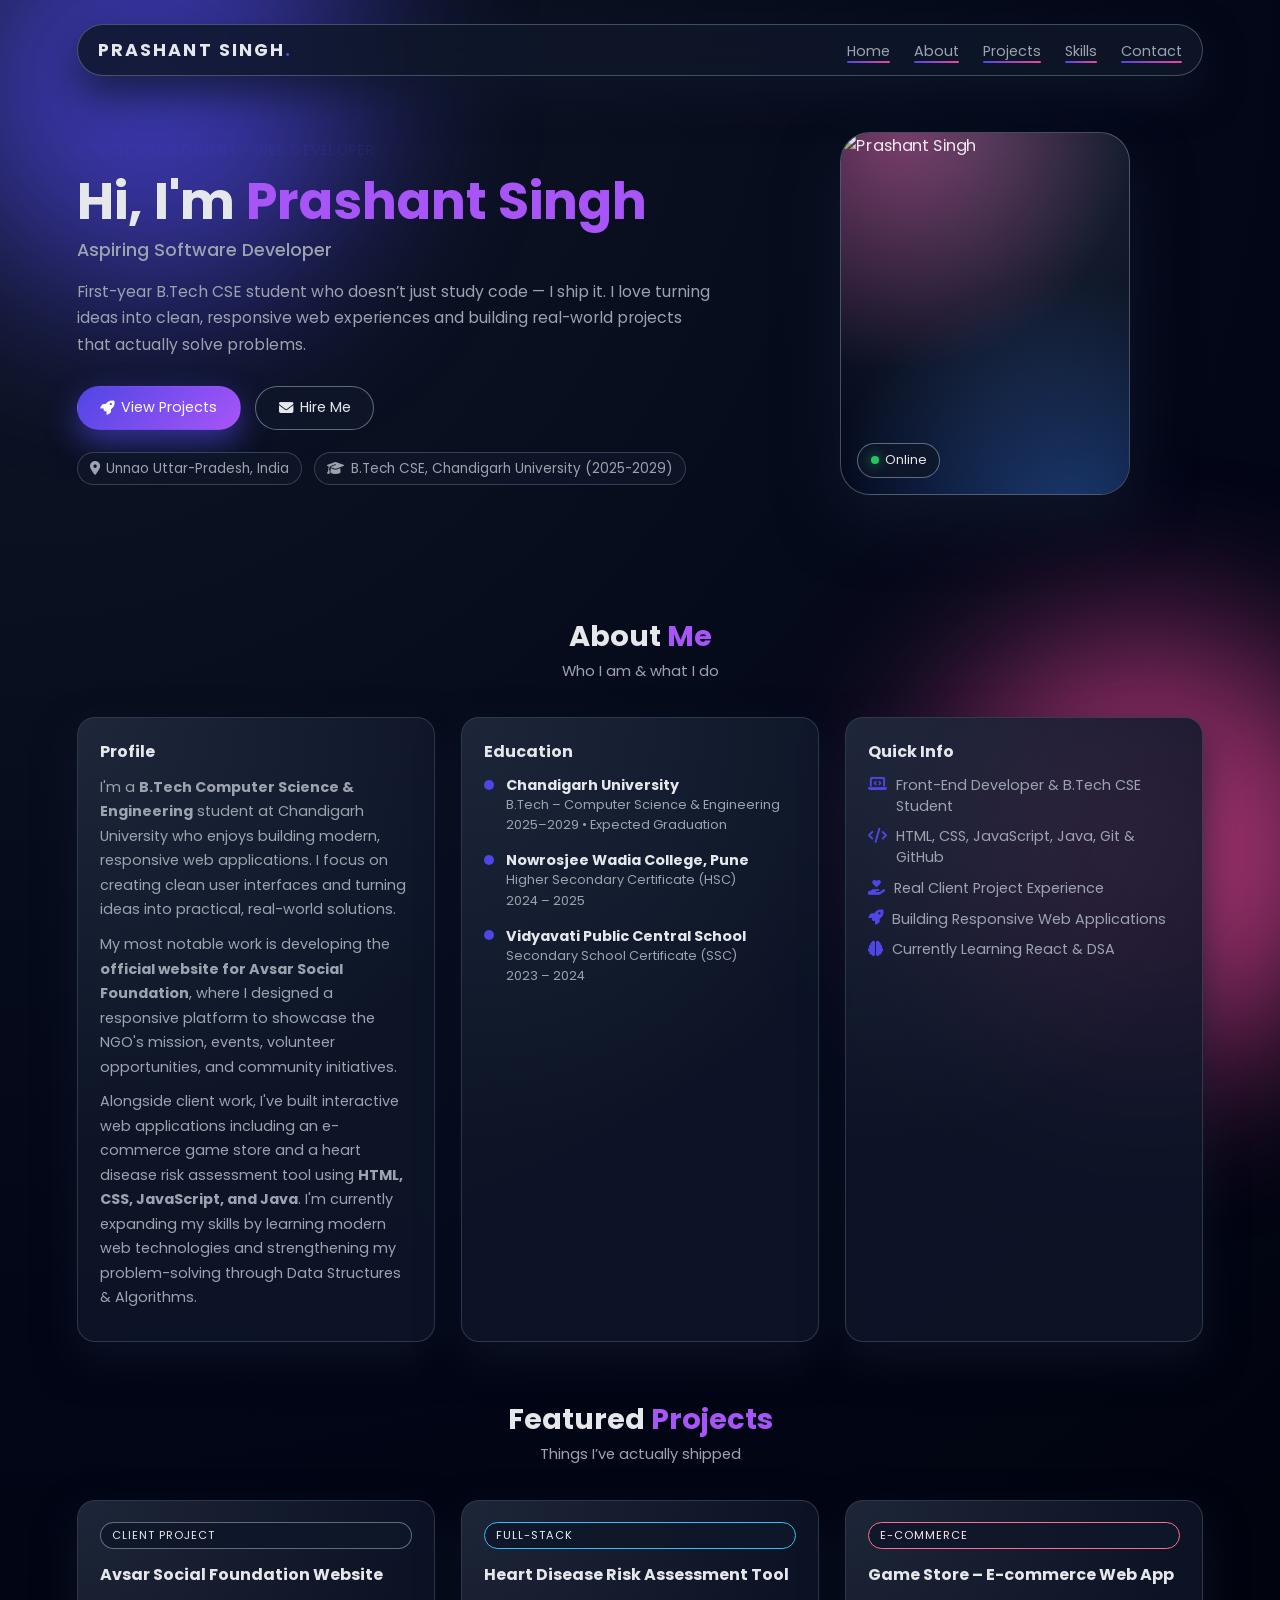
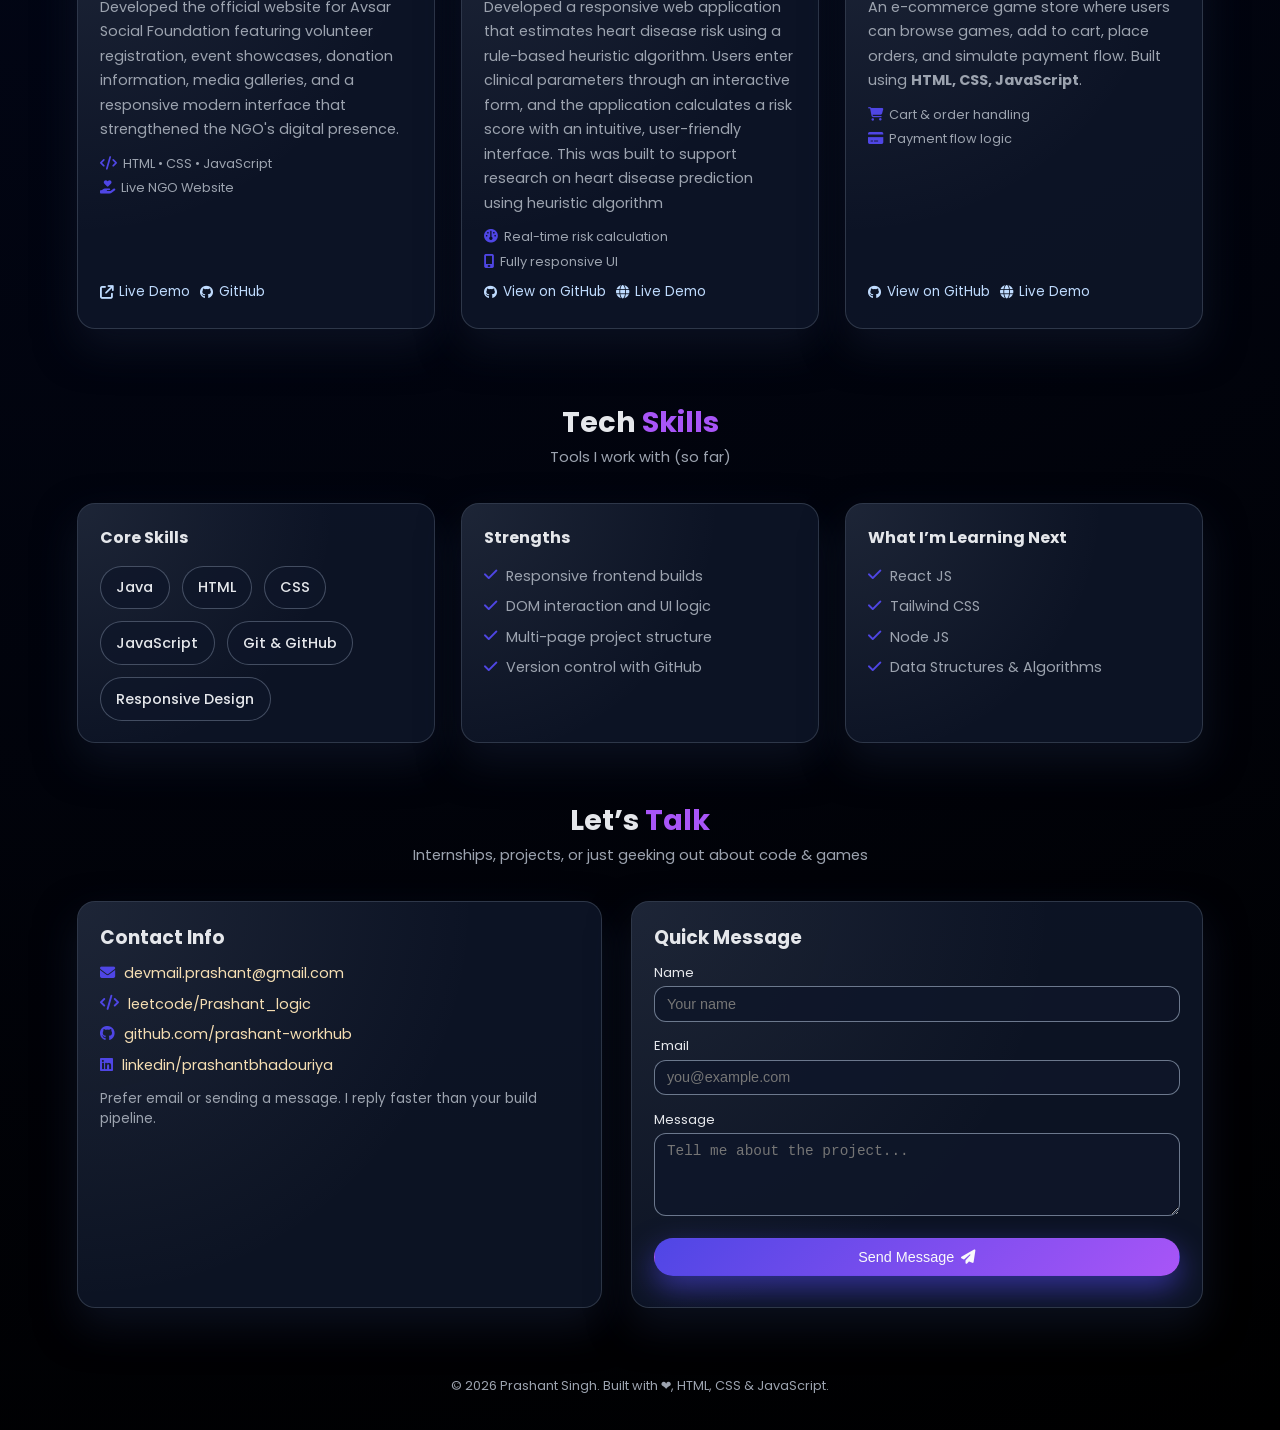
==== index.html @ f6c52167 "added thank you page" ====
<!doctype html>
<html lang="en">
  <head>
    <meta charset="UTF-8" />
    <meta name="viewport" content="width=device-width, initial-scale=1.0" />
    <title>Prashant Singh | Portfolio</title>
    <link rel="stylesheet" href="style.css" />
    <!-- Google Fonts -->
    <link
      href="https://fonts.googleapis.com/css2?family=Poppins:wght@300;400;500;600;700&display=swap"
      rel="stylesheet"
    />
    <!-- Icons -->
    <link
      rel="stylesheet"
      href="https://cdnjs.cloudflare.com/ajax/libs/font-awesome/6.5.0/css/all.min.css"
    />
  </head>
  <body>
    <div class="blob blob-1"></div>
    <div class="blob blob-2"></div>

    <header class="header" id="home">
      <nav class="nav">
        <div class="logo">Prashant Singh<span>.</span></div>
        <button class="nav-toggle" id="nav-toggle">
          <i class="fa-solid fa-bars"></i>
        </button>
        <ul class="nav-links" id="nav-links">
          <li><a href="#home" class="nav-link active">Home</a></li>
          <li><a href="#about" class="nav-link">About</a></li>
          <li><a href="#projects" class="nav-link">Projects</a></li>
          <li><a href="#skills" class="nav-link">Skills</a></li>
          <li><a href="#contact" class="nav-link">Contact</a></li>
        </ul>
      </nav>

      <section class="hero reveal">
        <div class="hero-text">
          <p class="hero-tag">B.Tech CSE Student • Web Developer</p>
          <h1>Hi, I'm <span class="accent">Prashant Singh</span></h1>
          <h2
            class="typing"
            data-text='["Aspiring Software Developer","Web Developer","Problem Solver","B.Tech CSE Student"]'
          >
            Aspiring Software Developer
          </h2>
          <p class="hero-desc">
            First-year B.Tech CSE student who doesn’t just study code — I ship
            it. I love turning ideas into clean, responsive web experiences and
            building real-world projects that actually solve problems.
          </p>
          <div class="hero-actions">
            <a href="#projects" class="btn primary"
              ><i class="fa-solid fa-rocket"></i> View Projects</a
            >
            <a href="#contact" class="btn ghost"
              ><i class="fa-solid fa-envelope"></i> Hire Me</a
            >
          </div>
          <div class="hero-meta">
            <span
              ><i class="fa-solid fa-location-dot"></i> Unnao Uttar-Pradesh,
              India</span
            >
            <span
              ><i class="fa-solid fa-graduation-cap"></i> B.Tech CSE, Chandigarh
              University (2025-2029)</span
            >
          </div>
        </div>

        <div class="hero-photo">
          <div class="photo-card">
            <img src="/images/pfp.webp" alt="Prashant Singh" />
            <div class="photo-glow"></div>
            <div class="status-pill"><span class="dot"></span> Online</div>
          </div>
        </div>
      </section>
    </header>

    <main>
      <!-- ABOUT -->
      <section class="section" id="about">
        <div class="section-heading reveal">
          <h2>About <span class="accent">Me</span></h2>
          <p>Who I am &amp; what I do</p>
        </div>
        <div class="about-grid reveal">
          <div class="about-card glass">
            <h3>Profile</h3>
            <p>
              I'm a
              <strong>B.Tech Computer Science & Engineering</strong> student at
              Chandigarh University who enjoys building modern, responsive web
              applications. I focus on creating clean user interfaces and
              turning ideas into practical, real-world solutions.
            </p>
            <p>
              My most notable work is developing the
              <strong>official website for Avsar Social Foundation</strong>,
              where I designed a responsive platform to showcase the NGO's
              mission, events, volunteer opportunities, and community
              initiatives.
            </p>
            <p>
              Alongside client work, I've built interactive web applications
              including an e-commerce game store and a heart disease risk
              assessment tool using
              <strong>HTML, CSS, JavaScript, and Java</strong>. I'm currently
              expanding my skills by learning modern web technologies and
              strengthening my problem-solving through Data Structures &
              Algorithms.
            </p>
          </div>

          <div class="about-card glass short">
            <h3>Education</h3>
            <ul class="timeline">
              <li>
                <div class="timeline-dot"></div>
                <div class="timeline-content">
                  <h4>Chandigarh University</h4>
                  <span class="timeline-sub"
                    >B.Tech – Computer Science &amp; Engineering</span
                  >
                  <span class="timeline-date"
                    >2025–2029 • Expected Graduation</span
                  >
                </div>
              </li>
              <li>
                <div class="timeline-dot"></div>
                <div class="timeline-content">
                  <h4>Nowrosjee Wadia College, Pune</h4>
                  <span class="timeline-sub"
                    >Higher Secondary Certificate (HSC)</span
                  >
                  <span class="timeline-date">2024 – 2025</span>
                </div>
              </li>
              <li>
                <div class="timeline-dot"></div>
                <div class="timeline-content">
                  <h4>Vidyavati Public Central School</h4>
                  <span class="timeline-sub"
                    >Secondary School Certificate (SSC)</span
                  >
                  <span class="timeline-date">2023 – 2024</span>
                </div>
              </li>
            </ul>
          </div>

          <div class="about-card glass short">
            <h3>Quick Info</h3>
            <ul class="info-list">
              <li>
                <i class="fa-solid fa-laptop-code"></i> Front-End Developer
                &amp; B.Tech CSE Student
              </li>
              <li>
                <i class="fa-solid fa-code"></i> HTML, CSS, JavaScript, Java,
                Git &amp; GitHub
              </li>
              <li>
                <i class="fa-solid fa-hand-holding-heart"></i> Real Client
                Project Experience
              </li>
              <li>
                <i class="fa-solid fa-rocket"></i> Building Responsive Web
                Applications
              </li>
              <li>
                <i class="fa-solid fa-brain"></i> Currently Learning React &amp;
                DSA
              </li>
            </ul>
          </div>
        </div>
      </section>

      <!-- PROJECTS -->
      <section class="section" id="projects">
        <div class="section-heading reveal">
          <h2>Featured <span class="accent">Projects</span></h2>
          <p>Things I’ve actually shipped</p>
        </div>

        <div class="projects-grid">
          <article class="project-card reveal glass tilt">
            <span class="project-tag ngo">CLIENT PROJECT</span>

            <h3>Avsar Social Foundation Website</h3>

            <p>
              Developed the official website for Avsar Social Foundation
              featuring volunteer registration, event showcases, donation
              information, media galleries, and a responsive modern interface
              that strengthened the NGO's digital presence.
            </p>

            <ul class="project-meta">
              <li><i class="fa-solid fa-code"></i> HTML • CSS • JavaScript</li>
              <li>
                <i class="fa-solid fa-hand-holding-heart"></i> Live NGO Website
              </li>
            </ul>

            <div class="project-links">
              <a
                href="https://www.avsarngo.com/"
                target="_blank"
                rel="noopener noreferrer"
              >
                <i class="fa-solid fa-arrow-up-right-from-square"></i>
                Live Demo
              </a>

              <a
                href="https://github.com/Prashant-workhub/AVSAR"
                target="_blank"
                rel="noopener noreferrer"
              >
                <i class="fa-brands fa-github"></i>
                GitHub
              </a>
            </div>
          </article>

          <article class="project-card reveal glass tilt">
            <span class="project-tag fullstack">Full-Stack</span>
            <h3>Heart Disease Risk Assessment Tool</h3>
            <p>
              Developed a responsive web application that estimates heart
              disease risk using a rule-based heuristic algorithm. Users enter
              clinical parameters through an interactive form, and the
              application calculates a risk score with an intuitive,
              user-friendly interface. This was built to support research on
              heart disease prediction using heuristic algorithm
            </p>
            <ul class="project-meta">
              <li>
                <i class="fa-solid fa-gauge"></i> Real-time risk calculation
              </li>
              <li>
                <i class="fa-solid fa-mobile-screen"></i> Fully responsive UI
              </li>
            </ul>
            <div class="project-links">
              <a
                href="https://github.com/dev-git-prashant/dev-git-prashant.github.io"
                target="_blank"
              >
                <i class="fa-brands fa-github"></i> View on GitHub
              </a>
              <a href="https://dev-git-prashant.github.io/" target="_blank">
                <i class="fa-solid fa-globe"></i> Live Demo
              </a>
            </div>
          </article>

          <!-- Game Store -->
          <article class="project-card reveal glass tilt">
            <span class="project-tag ecommerce">E-Commerce</span>
            <h3>Game Store – E-commerce Web App</h3>
            <p>
              An e-commerce game store where users can browse games, add to
              cart, place orders, and simulate payment flow. Built using
              <b>HTML, CSS, JavaScript</b>.
            </p>

            <ul class="project-meta">
              <li>
                <i class="fa-solid fa-cart-shopping"></i> Cart & order handling
              </li>
              <li>
                <i class="fa-solid fa-credit-card"></i> Payment flow logic
              </li>
            </ul>

            <div class="project-links">
              <a
                href="https://github.com/Prashant-workhub/game-store-trial"
                target="_blank"
              >
                <i class="fa-brands fa-github"></i> View on GitHub
              </a>
              <a href="https://gameshabibi.github.io" target="_blank">
                <i class="fa-solid fa-globe"></i> Live Demo
              </a>
            </div>
          </article>
        </div>
      </section>

      <!-- SKILLS -->
      <section class="section" id="skills">
        <div class="section-heading reveal">
          <h2>Tech <span class="accent">Skills</span></h2>
          <p>Tools I work with (so far)</p>
        </div>

        <div class="skills-grid">
          <div class="skills-card glass reveal">
            <h3>Core Skills</h3>
            <div class="skill-list" aria-label="Core skills">
              <span class="skill-pill">Java</span>
              <span class="skill-pill">HTML</span>
              <span class="skill-pill">CSS</span>
              <span class="skill-pill">JavaScript</span>
              <span class="skill-pill">Git &amp; GitHub</span>
              <span class="skill-pill">Responsive Design</span>
            </div>
          </div>

          <div class="skills-card glass reveal">
            <h3>Strengths</h3>
            <ul class="info-list">
              <li>
                <i class="fa-solid fa-check"></i> Responsive frontend builds
              </li>
              <li>
                <i class="fa-solid fa-check"></i> DOM interaction and UI logic
              </li>
              <li>
                <i class="fa-solid fa-check"></i> Multi-page project structure
              </li>
              <li>
                <i class="fa-solid fa-check"></i> Version control with GitHub
              </li>
            </ul>
          </div>

          <div class="skills-card glass reveal">
            <h3>What I’m Learning Next</h3>
            <ul class="info-list">
              <li><i class="fa-solid fa-check"></i> React JS</li>
              <li><i class="fa-solid fa-check"></i> Tailwind CSS</li>
              <li><i class="fa-solid fa-check"></i> Node JS</li>
              <li>
                <i class="fa-solid fa-check"></i>Data Structures & Algorithms
              </li>
            </ul>
          </div>
        </div>
      </section>

      <!-- CONTACT -->
      <section class="section" id="contact">
        <div class="section-heading reveal">
          <h2>Let’s <span class="accent">Talk</span></h2>
          <p>
            Internships, projects, or just geeking out about code &amp; games
          </p>
        </div>

        <div class="contact-grid reveal">
          <div class="contact-card glass">
            <h3>Contact Info</h3>
            <ul class="info-list">
              <li>
                <i class="fa-solid fa-envelope"></i>
                <a href="mailto:devmail.prashant@gmail.com"
                  >devmail.prashant@gmail.com</a
                >
              </li>

              <li>
                <i class="fa-solid fa-code"></i>
                <a href="https://leetcode.com/u/Prashant_logic/"
                  >leetcode/Prashant_logic</a
                >
              </li>
              <li>
                <i class="fa-brands fa-github"></i>
                <a href="https://github.com/prashant-workhub" target="_blank"
                  >github.com/prashant-workhub</a
                >
              </li>
              <li>
                <i class="fa-brands fa-linkedin"></i>
                <a
                  href="https://www.linkedin.com/in/prashantbhadouriya/"
                  target="_blank"
                  >linkedin/prashantbhadouriya</a
                >
              </li>
            </ul>
            <p class="small">
              Prefer email or sending a message. I reply faster than your build
              pipeline.
            </p>
          </div>

          <div class="contact-card glass contact-form">
            <h3>Quick Message</h3>
            <form action="https://api.web3forms.com/submit" method="POST">
              <input
                type="hidden"
                name="access_key"
                value="ca558c8e-a458-4a40-b536-b7f7619ffcf9"
              />
              <div class="field">
                <label for="name">Name</label>
                <input
                  name="name"
                  id="name"
                  type="text"
                  placeholder="Your name"
                  required
                />
              </div>
              <div class="field">
                <label for="email">Email</label>
                <input
                  name="email"
                  id="email"
                  type="email"
                  placeholder="you@example.com"
                  required
                />
              </div>
              <div class="field">
                <label for="message">Message</label>
                <textarea
                  name="message"
                  id="message"
                  rows="4"
                  placeholder="Tell me about the project..."
                  required
                ></textarea>
              </div>
              <button
                class="btn primary full"
                type="submit"
                id="contact-submit"
              >
                <span>Send Message</span>
                <i class="fa-solid fa-paper-plane"></i>
              </button>
              <p class="form-note" id="form-note"></p>
            </form>
          </div>
        </div>
      </section>
    </main>

    <footer class="footer">
      <p>
        © <span id="year"></span> Prashant Singh. Built with ❤️, HTML, CSS &amp;
        JavaScript.
      </p>
    </footer>

    <script src="script.js"></script>
  </body>
</html>
---- style.css ----
:root {
  --bg: #050816;
  --bg-light: #0b1020;
  --card-bg: rgba(15, 23, 42, 0.85);
  --accent: #4f46e5;
  --accent-soft: rgba(79, 70, 229, 0.15);
  --text: #e5e7eb;
  --muted: #9ca3af;
  --border: rgba(148, 163, 184, 0.25);
  --radius-xl: 18px;
  --shadow-soft: 0 18px 40px rgba(15, 23, 42, 0.7);
  --transition: 0.35s ease;
}

*,
*::before,
*::after {
  box-sizing: border-box;
  margin: 0;
  padding: 0;
}

a {
  text-decoration: none;
  color: wheat;
}

html {
  scroll-behavior: smooth;
}

body {
  font-family:
    "Poppins",
    system-ui,
    -apple-system,
    BlinkMacSystemFont,
    sans-serif;
  background: radial-gradient(
    circle at top left,
    #111827 0,
    #020617 40%,
    #000 100%
  );
  color: var(--text);
  min-height: 100vh;
  overflow-x: hidden;
}

/* FLOATING BLOBS */

.blob {
  position: fixed;
  width: 420px;
  height: 420px;
  border-radius: 999px;
  filter: blur(90px);
  opacity: 0.7;
  z-index: -1;
  pointer-events: none;
  animation: floatBlob 18s infinite alternate ease-in-out;
}

.blob-1 {
  top: -120px;
  left: -60px;
  background: #4f46e5;
}

.blob-2 {
  bottom: -160px;
  right: -80px;
  background: #ec4899;
  animation-delay: 4s;
}

@keyframes floatBlob {
  0% {
    transform: translate(0, 0) scale(1);
  }
  50% {
    transform: translate(40px, -30px) scale(1.05);
  }
  100% {
    transform: translate(-30px, 30px) scale(1.1);
  }
}

/* NAVBAR */

.header {
  position: relative;
  padding: 1.5rem 6vw 4rem;
}

.nav {
  display: flex;
  align-items: center;
  justify-content: space-between;
  padding: 0.75rem 1.25rem;
  border-radius: 999px;
  background: rgba(15, 23, 42, 0.85);
  backdrop-filter: blur(16px);
  border: 1px solid rgba(148, 163, 184, 0.4);
  box-shadow: 0 18px 40px rgba(15, 23, 42, 0.8);
  position: sticky;
  top: 1rem;
  z-index: 20;
}

.logo {
  font-weight: 700;
  letter-spacing: 0.12em;
  font-size: 1.1rem;
  text-transform: uppercase;
}

.logo span {
  color: var(--accent);
}

.nav-links {
  display: flex;
  align-items: center;
  gap: 1.5rem;
  list-style: none;
}

.nav-link {
  font-size: 0.9rem;
  text-decoration: none;
  color: var(--muted);
  position: relative;
  padding-bottom: 0.15rem;
  transition: color 0.25s ease;
}

.nav-link::after {
  content: "";
  position: absolute;
  left: 0;
  bottom: 0;
  width: 0;
  height: 2px;
  border-radius: 999px;
  background: linear-gradient(90deg, var(--accent), #ec4899);
  transition: width 0.25s ease;
}

.nav-link:hover {
  color: var(--text);
}

.nav-link:hover::after,
.nav-link.active::after {
  width: 100%;
}

.nav-toggle {
  display: none;
  background: transparent;
  border: none;
  color: var(--text);
  font-size: 1.2rem;
}

/* HERO */

.hero {
  display: grid;
  grid-template-columns: minmax(0, 1.6fr) minmax(0, 1.1fr);
  gap: 3.5rem;
  align-items: center;
  margin-top: 3.5rem;
}

.hero-tag {
  font-size: 0.85rem;
  text-transform: uppercase;
  letter-spacing: 0.09em;
  color: var(--accent-soft);
  margin-bottom: 0.75rem;
}

.hero h1 {
  font-size: clamp(2.6rem, 4vw, 3.4rem);
  line-height: 1.1;
  margin-bottom: 0.45rem;
}

.accent {
  color: #a855f7;
}

.hero h2 {
  font-size: 1.1rem;
  font-weight: 500;
  color: var(--muted);
  margin-bottom: 1rem;
}

.typing {
  min-height: 1.4rem;
}

.hero-desc {
  color: var(--muted);
  max-width: 40rem;
  font-size: 0.98rem;
  line-height: 1.7;
  margin-bottom: 1.7rem;
}

.hero-actions {
  display: flex;
  flex-wrap: wrap;
  gap: 0.9rem;
  margin-bottom: 1.4rem;
}

.btn {
  display: inline-flex;
  align-items: center;
  gap: 0.45rem;
  padding: 0.65rem 1.4rem;
  border-radius: 999px;
  border: 1px solid transparent;
  font-size: 0.9rem;
  cursor: pointer;
  text-decoration: none;
  transition:
    transform 0.18s ease,
    box-shadow 0.18s ease,
    background 0.18s,
    border-color 0.18s;
}

.btn i {
  font-size: 0.9rem;
}

.btn.primary {
  background: linear-gradient(135deg, var(--accent), #a855f7);
  color: #f9fafb;
  box-shadow: 0 12px 30px rgba(79, 70, 229, 0.6);
}

.btn.primary:hover {
  transform: translateY(-1px) translateX(1px);
  box-shadow: 0 18px 40px rgba(79, 70, 229, 0.8);
}

.btn.ghost {
  border-color: rgba(148, 163, 184, 0.6);
  color: var(--text);
  background: rgba(15, 23, 42, 0.8);
}

.btn.ghost:hover {
  background: rgba(15, 23, 42, 1);
  transform: translateY(-1px);
}

.btn.full {
  width: 100%;
  justify-content: center;
}

.hero-meta {
  display: flex;
  flex-wrap: wrap;
  gap: 0.75rem;
  font-size: 0.85rem;
  color: var(--muted);
}

.hero-meta span {
  display: inline-flex;
  align-items: center;
  gap: 0.4rem;
  padding: 0.35rem 0.75rem;
  border-radius: 999px;
  background: rgba(15, 23, 42, 0.8);
  border: 1px solid rgba(148, 163, 184, 0.3);
}

/* HERO PHOTO */

.hero-photo {
  display: flex;
  justify-content: center;
}

.photo-card {
  position: relative;
  width: min(290px, 90vw);
  aspect-ratio: 4/5;
  border-radius: 30px;
  overflow: hidden;
  border: 1px solid rgba(148, 163, 184, 0.45);
  background: radial-gradient(circle at top, #1e293b, #020617);
  box-shadow: 0 26px 60px rgba(15, 23, 42, 0.95);
  transform-style: preserve-3d;
}

.photo-card img {
  width: 100%;
  height: 100%;
  object-fit: cover;
  transform: translateZ(40px) scale(1.02);
}

.photo-glow {
  position: absolute;
  inset: 0;
  background:
    radial-gradient(circle at 20% 0, rgba(236, 72, 153, 0.45), transparent 55%),
    radial-gradient(
      circle at 80% 110%,
      rgba(59, 130, 246, 0.4),
      transparent 55%
    );
  mix-blend-mode: screen;
  pointer-events: none;
}

.status-pill {
  position: absolute;
  left: 1rem;
  bottom: 1rem;
  padding: 0.45rem 0.8rem;
  border-radius: 999px;
  background: rgba(15, 23, 42, 0.85);
  border: 1px solid rgba(148, 163, 184, 0.6);
  font-size: 0.8rem;
  display: inline-flex;
  align-items: center;
  gap: 0.35rem;
  backdrop-filter: blur(8px);
}

.status-pill .dot {
  width: 0.5rem;
  height: 0.5rem;
  border-radius: 999px;
  background: #22c55e;
  box-shadow: 0 0 12px rgba(34, 197, 94, 0.8);
}

/* GENERAL SECTIONS */

.section {
  padding: 3.5rem 6vw 0;
}

.section-heading {
  text-align: center;
  margin-bottom: 2.2rem;
}

.section-heading h2 {
  font-size: 1.8rem;
  margin-bottom: 0.2rem;
}

.section-heading p {
  font-size: 0.92rem;
  color: var(--muted);
}

/* ABOUT */

.about-grid {
  display: grid;
  grid-template-columns: repeat(auto-fit, minmax(260px, 1fr));
  gap: 1.6rem;
}

.glass {
  background: var(--card-bg);
  border-radius: var(--radius-xl);
  border: 1px solid var(--border);
  padding: 1.3rem 1.4rem;
  box-shadow: var(--shadow-soft);
  position: relative;
  overflow: hidden;
}

.glass::before {
  content: "";
  position: absolute;
  inset: 0;
  background: radial-gradient(
    circle at top left,
    rgba(148, 163, 184, 0.18),
    transparent 60%
  );
  opacity: 0.7;
  pointer-events: none;
}

.glass > * {
  position: relative;
  z-index: 1;
}

.about-card h3 {
  margin-bottom: 0.7rem;
  font-size: 1rem;
}

.about-card p {
  font-size: 0.9rem;
  color: var(--muted);
  line-height: 1.7;
  margin-bottom: 0.65rem;
}

.timeline {
  list-style: none;
  margin-top: 0.4rem;
}

.timeline li {
  display: grid;
  grid-template-columns: auto 1fr;
  column-gap: 0.75rem;
  margin-bottom: 1rem;
}

.timeline-dot {
  width: 10px;
  height: 10px;
  border-radius: 999px;
  background: var(--accent);
  margin-top: 0.3rem;
}

.timeline-content h4 {
  font-size: 0.9rem;
}

.timeline-sub,
.timeline-date {
  font-size: 0.8rem;
  color: var(--muted);
  display: block;
}

.timeline-date {
  margin-top: 0.15rem;
}

.info-list {
  list-style: none;
  font-size: 0.9rem;
  color: var(--muted);
}

.info-list li {
  display: flex;
  align-items: flex-start;
  gap: 0.55rem;
  margin-bottom: 0.6rem;
}

.info-list i {
  margin-top: 0.1rem;
  font-size: 0.95rem;
  color: var(--accent);
}

/* PROJECTS */

.projects-grid {
  display: grid;
  grid-template-columns: repeat(auto-fit, minmax(260px, 1fr));
  gap: 1.6rem;
  padding-bottom: 1rem;
}

.project-card {
  padding-bottom: 1.5rem;
}

.project-tag {
  display: inline-flex;
  align-items: center;
  font-size: 0.7rem;
  text-transform: uppercase;
  letter-spacing: 0.09em;
  padding: 0.25rem 0.7rem;
  border-radius: 999px;
  margin-bottom: 0.8rem;
  border: 1px solid rgba(148, 163, 184, 0.6);
  background: rgba(15, 23, 42, 0.9);
}

.project-tag.research {
  border-color: #22c55e;
  color: #bbf7d0;
}
.project-tag.fullstack {
  border-color: #38bdf8;
  color: #e0f2fe;
}
.project-tag.award {
  border-color: #facc15;
  color: #fef9c3;
}
.project-tag.webapp {
  border-color: #a855f7;
  color: #f3e8ff;
}
.project-tag.ecommerce {
  border-color: #fb7185;
  color: #ffe4e6;
}

.project-card h3 {
  font-size: 1rem;
  margin-bottom: 0.5rem;
}

.project-card p {
  font-size: 0.9rem;
  color: var(--muted);
  line-height: 1.7;
  margin-bottom: 0.8rem;
}

.project-meta {
  list-style: none;
  display: flex;
  flex-wrap: wrap;
  gap: 0.4rem 0.9rem;
  font-size: 0.8rem;
  color: var(--muted);
  margin-bottom: 0.5rem;
}

.project-meta li {
  display: inline-flex;
  align-items: center;
  gap: 0.35rem;
}

.project-meta i {
  font-size: 0.85rem;
  color: var(--accent);
}

.project-links a {
  font-size: 0.84rem;
  color: #bfdbfe;
  text-decoration: none;
  display: inline-flex;
  align-items: center;
  gap: 0.35rem;
  margin-right: 0.4rem;
}

.project-links a:hover {
  text-decoration: underline;
}

/* SKILLS */

.skills-grid {
  display: grid;
  grid-template-columns: repeat(auto-fit, minmax(260px, 1fr));
  gap: 1.6rem;
}

.skills-card h3 {
  margin-bottom: 1rem;
  font-size: 1rem;
}

.skill-list {
  display: flex;
  flex-wrap: wrap;
  gap: 0.75rem;
}

.skill-pill {
  display: inline-flex;
  align-items: center;
  padding: 0.65rem 0.95rem;
  border-radius: 999px;
  border: 1px solid rgba(148, 163, 184, 0.4);
  background: rgba(15, 23, 42, 0.78);
  color: var(--text);
  font-size: 0.9rem;
  font-weight: 500;
}

/* CONTACT */

.contact-grid {
  display: grid;
  grid-template-columns: minmax(0, 1.1fr) minmax(0, 1.2fr);
  gap: 1.8rem;
  padding-bottom: 3rem;
}

.contact-card h3 {
  margin-bottom: 0.7rem;
}

.contact-card .small {
  font-size: 0.85rem;
  color: var(--muted);
  margin-top: 0.8rem;
}

.contact-form .field {
  margin-bottom: 0.9rem;
}

.contact-form label {
  font-size: 0.82rem;
  margin-bottom: 0.2rem;
  display: block;
}

.contact-form input,
.contact-form textarea {
  width: 100%;
  border-radius: 12px;
  border: 1px solid rgba(148, 163, 184, 0.7);
  background: rgba(15, 23, 42, 0.9);
  color: var(--text);
  padding: 0.55rem 0.75rem;
  font-size: 0.9rem;
  outline: none;
  transition:
    border-color 0.2s ease,
    box-shadow 0.2s ease,
    background 0.2s;
}

.contact-form input:focus,
.contact-form textarea:focus {
  border-color: var(--accent);
  box-shadow: 0 0 0 1px rgba(79, 70, 229, 0.5);
}

.form-note {
  margin-top: 0.6rem;
  font-weight: 600;
  font-size: 0.95rem;
  color: rgb(255, 246, 246);
  text-shadow:
    0 0 0.2rem #786e6e,
    0 0 0.6rem #6a6161,
    0 0 1rem #0073e6,
    0 0 1.3rem #0073e6;
}

/* FOOTER */

.footer {
  text-align: center;
  padding: 1.3rem 1rem 2.2rem;
  font-size: 0.8rem;
  color: var(--muted);
}

/* SUCCESS PAGE */

.success-screen {
  min-height: calc(100vh - 120px);
  display: grid;
  place-items: center;
  padding: 3rem 6vw 2rem;
}

.success-card {
  width: min(760px, 100%);
  padding: clamp(1.6rem, 3vw, 2.6rem);
  text-align: center;
  position: relative;
  overflow: hidden;
  border: 1px solid rgba(148, 163, 184, 0.35);
  box-shadow: 0 26px 70px rgba(15, 23, 42, 0.85);
  animation: successPop 0.75s ease both;
}

.success-card::before {
  content: "";
  position: absolute;
  inset: 0;
  background:
    radial-gradient(circle at top, rgba(79, 70, 229, 0.18), transparent 42%),
    radial-gradient(circle at bottom right, rgba(236, 72, 153, 0.12), transparent 36%);
  pointer-events: none;
}

.success-badge {
  position: relative;
  display: inline-flex;
  align-items: center;
  gap: 0.5rem;
  padding: 0.45rem 0.8rem;
  margin-bottom: 1rem;
  border-radius: 999px;
  background: rgba(15, 23, 42, 0.82);
  border: 1px solid rgba(34, 197, 94, 0.35);
  color: #bbf7d0;
  font-size: 0.82rem;
  letter-spacing: 0.04em;
  text-transform: uppercase;
}

.success-badge i {
  color: #22c55e;
}

.success-title {
  position: relative;
  font-size: clamp(2rem, 4vw, 3.2rem);
  line-height: 1.08;
  margin-bottom: 0.85rem;
}

.success-copy {
  position: relative;
  max-width: 40rem;
  margin: 0 auto;
  color: var(--muted);
  font-size: 1rem;
  line-height: 1.8;
}

.success-meta {
  position: relative;
  display: grid;
  grid-template-columns: repeat(3, minmax(0, 1fr));
  gap: 0.9rem;
  margin: 1.8rem 0 1.6rem;
}

.success-chip {
  padding: 0.95rem 1rem;
  border-radius: 16px;
  background: rgba(15, 23, 42, 0.82);
  border: 1px solid rgba(148, 163, 184, 0.25);
}

.success-chip strong {
  display: block;
  font-size: 0.95rem;
  margin-bottom: 0.2rem;
}

.success-chip span {
  font-size: 0.85rem;
  color: var(--muted);
}

.success-actions {
  position: relative;
  display: flex;
  justify-content: center;
  flex-wrap: wrap;
  gap: 0.85rem;
  margin-top: 1.4rem;
}

.success-note {
  position: relative;
  margin-top: 1rem;
  color: var(--muted);
  font-size: 0.9rem;
}

@keyframes successPop {
  from {
    opacity: 0;
    transform: translateY(18px) scale(0.98);
  }
  to {
    opacity: 1;
    transform: translateY(0) scale(1);
  }
}

/* REVEAL ANIMATION */

.reveal {
  opacity: 0;
  transform: translateY(30px);
  transition:
    opacity 0.7s ease,
    transform 0.7s ease;
}

.reveal.visible {
  opacity: 1;
  transform: translateY(0);
}

.tilt {
  transition:
    transform 0.22s ease,
    box-shadow 0.22s ease,
    border-color 0.22s ease;
}

.tilt:hover {
  transform: translateY(-8px);
  transition: 0.35s;
  box-shadow: 0 24px 60px rgba(15, 23, 42, 0.95);
  border-color: rgba(129, 140, 248, 0.9);
}

@media (max-width: 900px) {
  .hero {
    grid-template-columns: minmax(0, 1fr);
    margin-top: 2.5rem;
  }

  .hero-photo {
    order: -1;
  }

  .header {
    padding-inline: 5vw;
  }
}

@media (max-width: 720px) {
  .nav {
    padding-inline: 1rem;
  }

  .nav-links {
    position: absolute;
    top: 110%;
    right: 0;
    flex-direction: column;
    padding: 0.8rem 1rem;
    border-radius: 18px;
    background: rgba(15, 23, 42, 0.96);
    border: 1px solid rgba(148, 163, 184, 0.6);
    transform-origin: top right;
    transform: scale(0.9);
    opacity: 0;
    pointer-events: none;
    transition:
      opacity 0.2s ease,
      transform 0.2s ease;
  }

  .nav-links.open {
    opacity: 1;
    pointer-events: auto;
    transform: scale(1);
  }

  .nav-toggle {
    display: inline-flex;
  }

  .section {
    padding-inline: 5vw;
  }

  .contact-grid {
    grid-template-columns: minmax(0, 1fr);
  }
}

@media (max-width: 480px) {
  .hero-meta {
    flex-direction: column;
  }

  .hero {
    margin-top: 2rem;
  }

  .success-meta {
    grid-template-columns: 1fr;
  }
}

@media (max-width: 768px) {
  .hero {
    grid-template-columns: 1fr;
    gap: 2rem;
  }

  .hero-photo {
    order: -1;
  }

  .about-grid,
  .projects-grid,
  .skills-grid {
    grid-template-columns: 1fr;
  }

  .section {
    padding-inline: 5vw;
  }
}

.project-card {
  min-height: 9rem;
  display: flex;
  flex-direction: column;
}

.project-links {
  margin-top: auto;
}
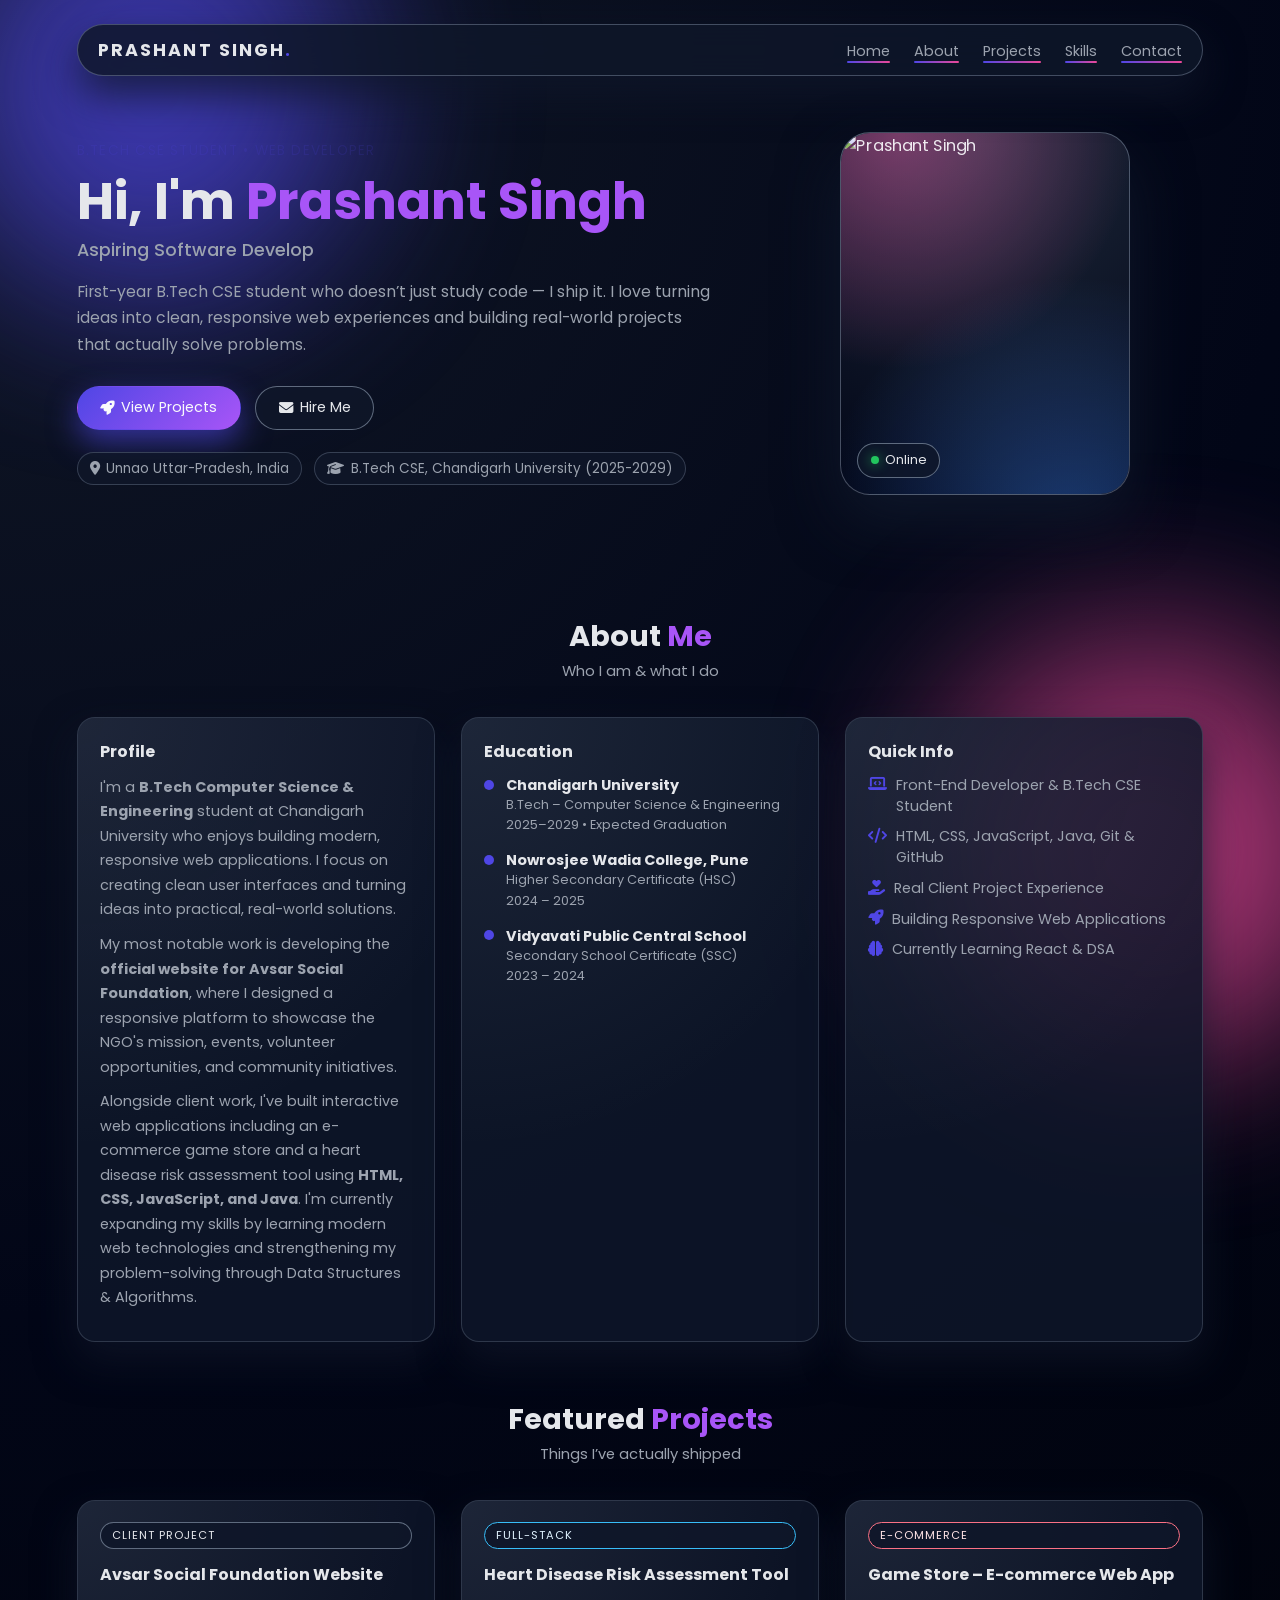
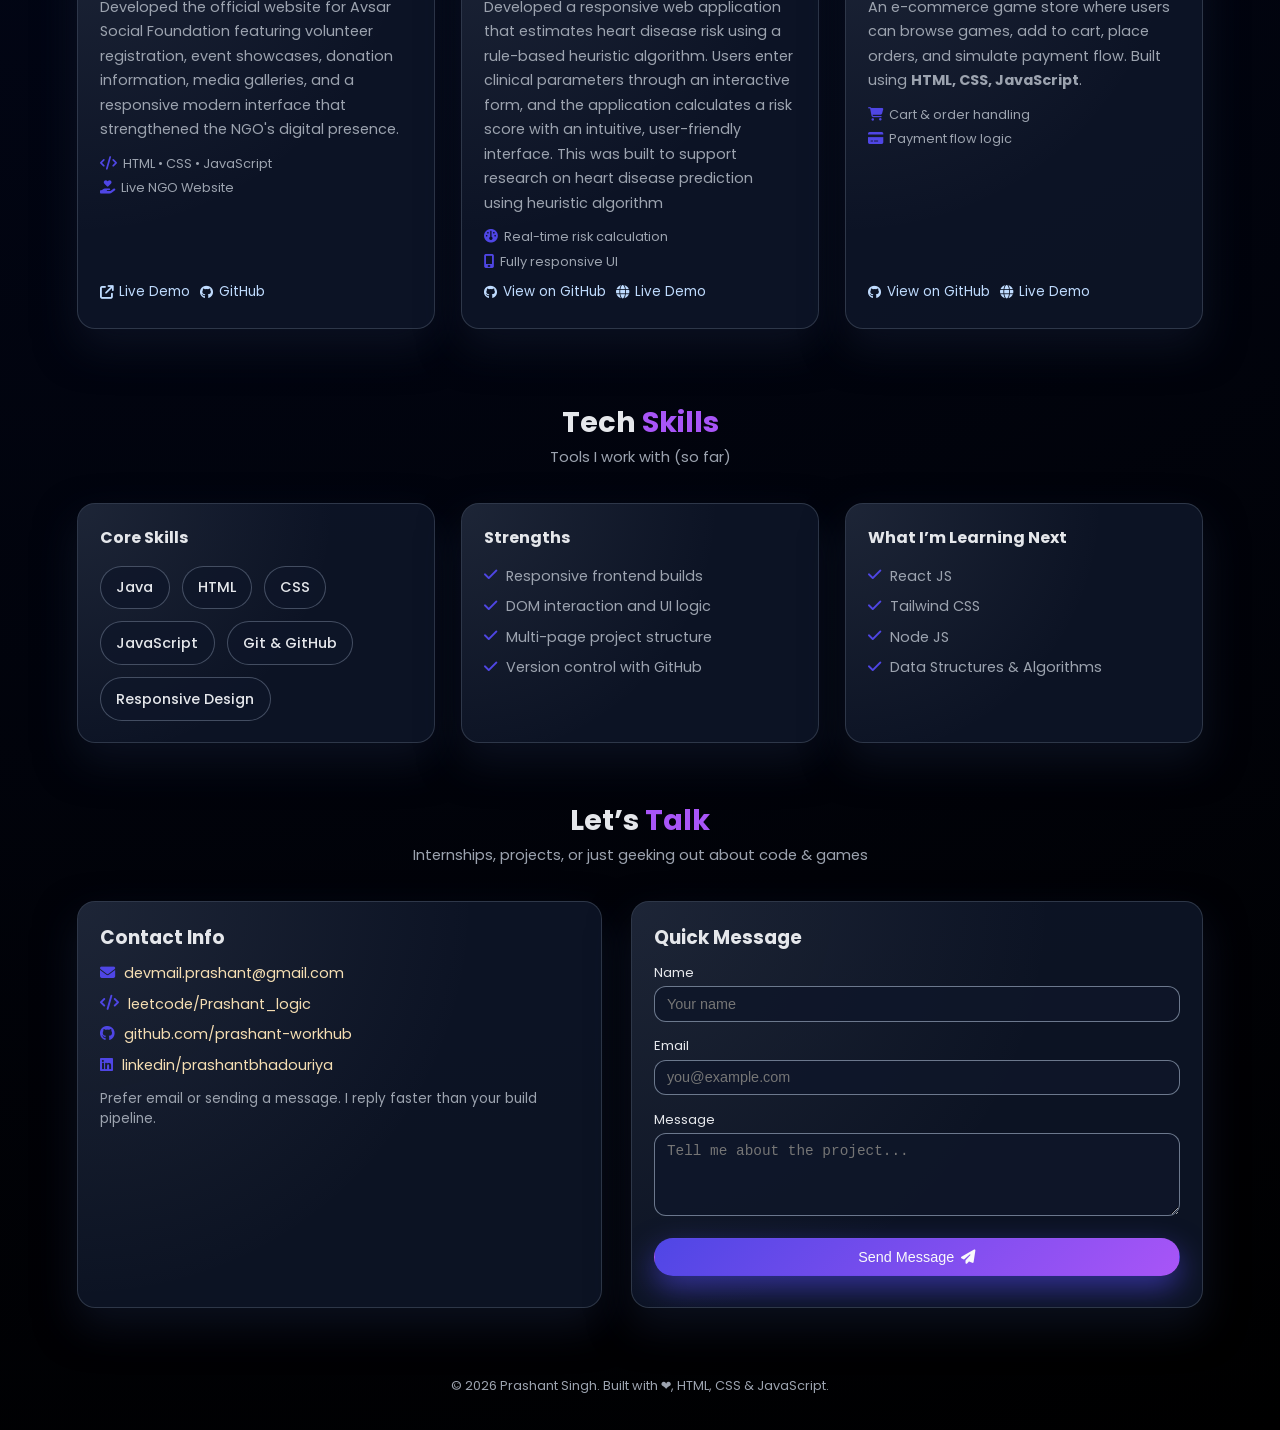
==== commit 59415a5b: "fix-form" ====
--- a/index.html
+++ b/index.html
@@ -402,6 +402,12 @@
                 name="access_key"
                 value="ca558c8e-a458-4a40-b536-b7f7619ffcf9"
               />
+              <input
+                type="hidden"
+                name="subject"
+                value="New portfolio message from Prashant Singh"
+              />
+
               <div class="field">
                 <label for="name">Name</label>
                 <input
